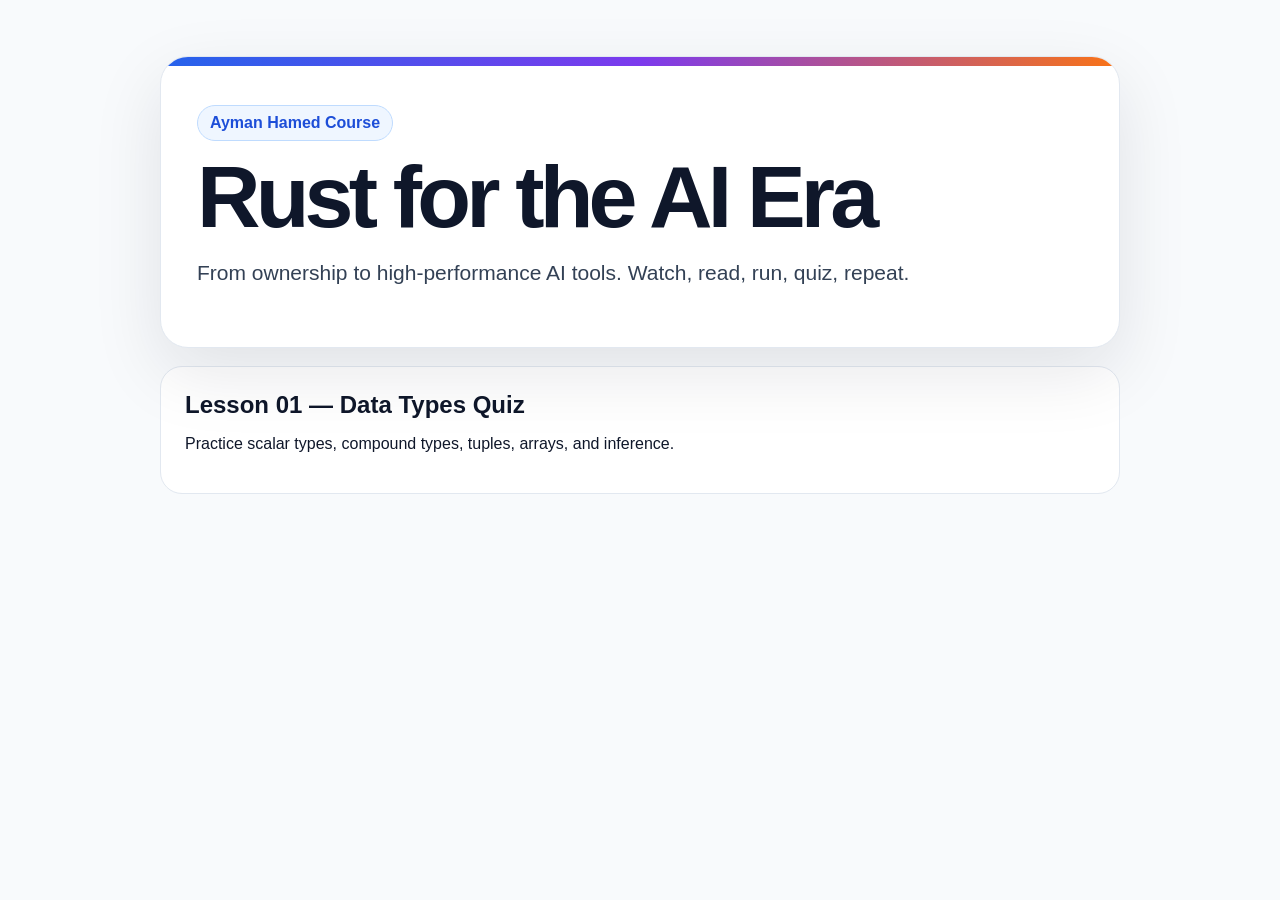
==== site/index.html @ 94dca62a "Initialize Rust for the AI Era course" ====
<!doctype html><html lang="en"><head><meta charset="utf-8"><meta name="viewport" content="width=device-width, initial-scale=1"><title>Rust for the AI Era</title><style>body{font-family:-apple-system,BlinkMacSystemFont,"Segoe UI",sans-serif;margin:0;background:#f8fafc;color:#0f172a}.wrap{max-width:960px;margin:0 auto;padding:56px 24px}.hero{background:white;border:1px solid #e2e8f0;border-radius:28px;padding:36px;box-shadow:0 24px 70px rgba(15,23,42,.1);position:relative;overflow:hidden}.hero:before{content:"";position:absolute;inset:0 0 auto;height:9px;background:linear-gradient(90deg,#2563eb,#7c3aed,#f97316)}h1{font-size:clamp(48px,8vw,88px);line-height:.9;margin:0 0 18px;letter-spacing:-.055em}.subtitle{font-size:21px;color:#334155;line-height:1.55}.card{display:block;background:white;color:#0f172a;text-decoration:none;border:1px solid #e2e8f0;border-radius:22px;padding:24px;margin-top:18px}.card strong{font-size:24px}.pill{display:inline-block;margin-top:12px;background:#eff6ff;color:#1d4ed8;border:1px solid #bfdbfe;border-radius:999px;padding:8px 12px;font-weight:800}</style></head><body><main class="wrap"><section class="hero"><p class="pill">Ayman Hamed Course</p><h1>Rust for the AI Era</h1><p class="subtitle">From ownership to high-performance AI tools. Watch, read, run, quiz, repeat.</p></section><a class="card" href="../lessons/01_data_types/quiz/"><strong>Lesson 01 — Data Types Quiz</strong><p>Practice scalar types, compound types, tuples, arrays, and inference.</p></a></main></body></html>
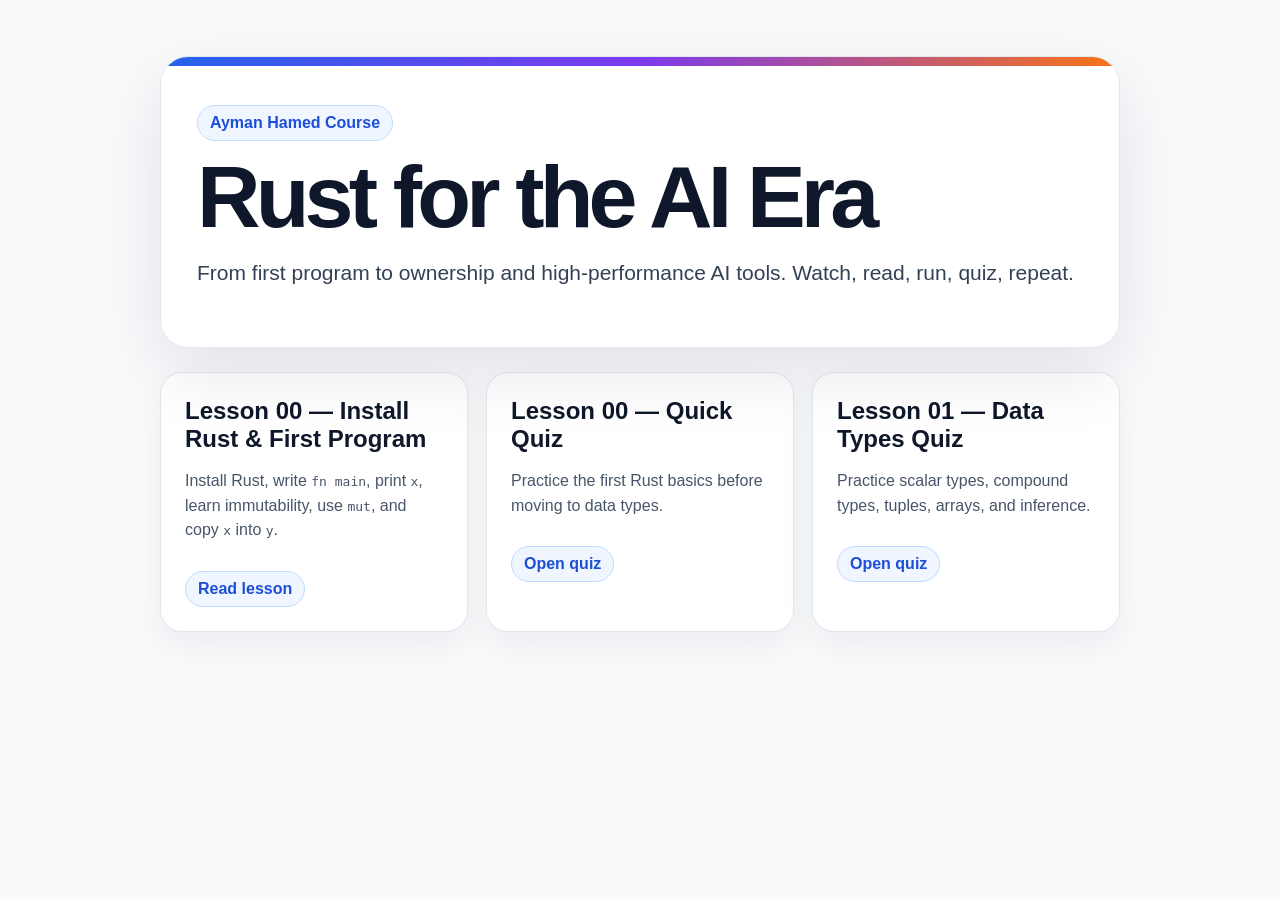
==== commit 8d4ce76a: "Add lesson 00 first Rust program" ====
--- a/site/index.html
+++ b/site/index.html
@@ -1 +1,45 @@
-<!doctype html><html lang="en"><head><meta charset="utf-8"><meta name="viewport" content="width=device-width, initial-scale=1"><title>Rust for the AI Era</title><style>body{font-family:-apple-system,BlinkMacSystemFont,"Segoe UI",sans-serif;margin:0;background:#f8fafc;color:#0f172a}.wrap{max-width:960px;margin:0 auto;padding:56px 24px}.hero{background:white;border:1px solid #e2e8f0;border-radius:28px;padding:36px;box-shadow:0 24px 70px rgba(15,23,42,.1);position:relative;overflow:hidden}.hero:before{content:"";position:absolute;inset:0 0 auto;height:9px;background:linear-gradient(90deg,#2563eb,#7c3aed,#f97316)}h1{font-size:clamp(48px,8vw,88px);line-height:.9;margin:0 0 18px;letter-spacing:-.055em}.subtitle{font-size:21px;color:#334155;line-height:1.55}.card{display:block;background:white;color:#0f172a;text-decoration:none;border:1px solid #e2e8f0;border-radius:22px;padding:24px;margin-top:18px}.card strong{font-size:24px}.pill{display:inline-block;margin-top:12px;background:#eff6ff;color:#1d4ed8;border:1px solid #bfdbfe;border-radius:999px;padding:8px 12px;font-weight:800}</style></head><body><main class="wrap"><section class="hero"><p class="pill">Ayman Hamed Course</p><h1>Rust for the AI Era</h1><p class="subtitle">From ownership to high-performance AI tools. Watch, read, run, quiz, repeat.</p></section><a class="card" href="../lessons/01_data_types/quiz/"><strong>Lesson 01 — Data Types Quiz</strong><p>Practice scalar types, compound types, tuples, arrays, and inference.</p></a></main></body></html>+<!doctype html>
+<html lang="en">
+<head>
+  <meta charset="utf-8">
+  <meta name="viewport" content="width=device-width, initial-scale=1">
+  <title>Rust for the AI Era</title>
+  <style>
+    body{font-family:-apple-system,BlinkMacSystemFont,"Segoe UI",sans-serif;margin:0;background:#f8fafc;color:#0f172a}
+    .wrap{max-width:960px;margin:0 auto;padding:56px 24px}
+    .hero{background:white;border:1px solid #e2e8f0;border-radius:28px;padding:36px;box-shadow:0 24px 70px rgba(15,23,42,.1);position:relative;overflow:hidden}
+    .hero:before{content:"";position:absolute;inset:0 0 auto;height:9px;background:linear-gradient(90deg,#2563eb,#7c3aed,#f97316)}
+    h1{font-size:clamp(48px,8vw,88px);line-height:.9;margin:0 0 18px;letter-spacing:-.055em}
+    .subtitle{font-size:21px;color:#334155;line-height:1.55}
+    .grid{display:grid;grid-template-columns:repeat(auto-fit,minmax(260px,1fr));gap:18px;margin-top:24px}
+    .card{display:block;background:white;color:#0f172a;text-decoration:none;border:1px solid #e2e8f0;border-radius:22px;padding:24px;box-shadow:0 14px 34px rgba(15,23,42,.06)}
+    .card strong{font-size:24px}.card p{color:#475569;line-height:1.55}.pill{display:inline-block;margin-top:12px;background:#eff6ff;color:#1d4ed8;border:1px solid #bfdbfe;border-radius:999px;padding:8px 12px;font-weight:800}
+  </style>
+</head>
+<body>
+  <main class="wrap">
+    <section class="hero">
+      <p class="pill">Ayman Hamed Course</p>
+      <h1>Rust for the AI Era</h1>
+      <p class="subtitle">From first program to ownership and high-performance AI tools. Watch, read, run, quiz, repeat.</p>
+    </section>
+    <section class="grid" aria-label="Lessons">
+      <a class="card" href="../lessons/00_install_and_first_program/">
+        <strong>Lesson 00 — Install Rust & First Program</strong>
+        <p>Install Rust, write <code>fn main</code>, print <code>x</code>, learn immutability, use <code>mut</code>, and copy <code>x</code> into <code>y</code>.</p>
+        <span class="pill">Read lesson</span>
+      </a>
+      <a class="card" href="../lessons/00_install_and_first_program/quiz/">
+        <strong>Lesson 00 — Quick Quiz</strong>
+        <p>Practice the first Rust basics before moving to data types.</p>
+        <span class="pill">Open quiz</span>
+      </a>
+      <a class="card" href="../lessons/01_data_types/quiz/">
+        <strong>Lesson 01 — Data Types Quiz</strong>
+        <p>Practice scalar types, compound types, tuples, arrays, and inference.</p>
+        <span class="pill">Open quiz</span>
+      </a>
+    </section>
+  </main>
+</body>
+</html>
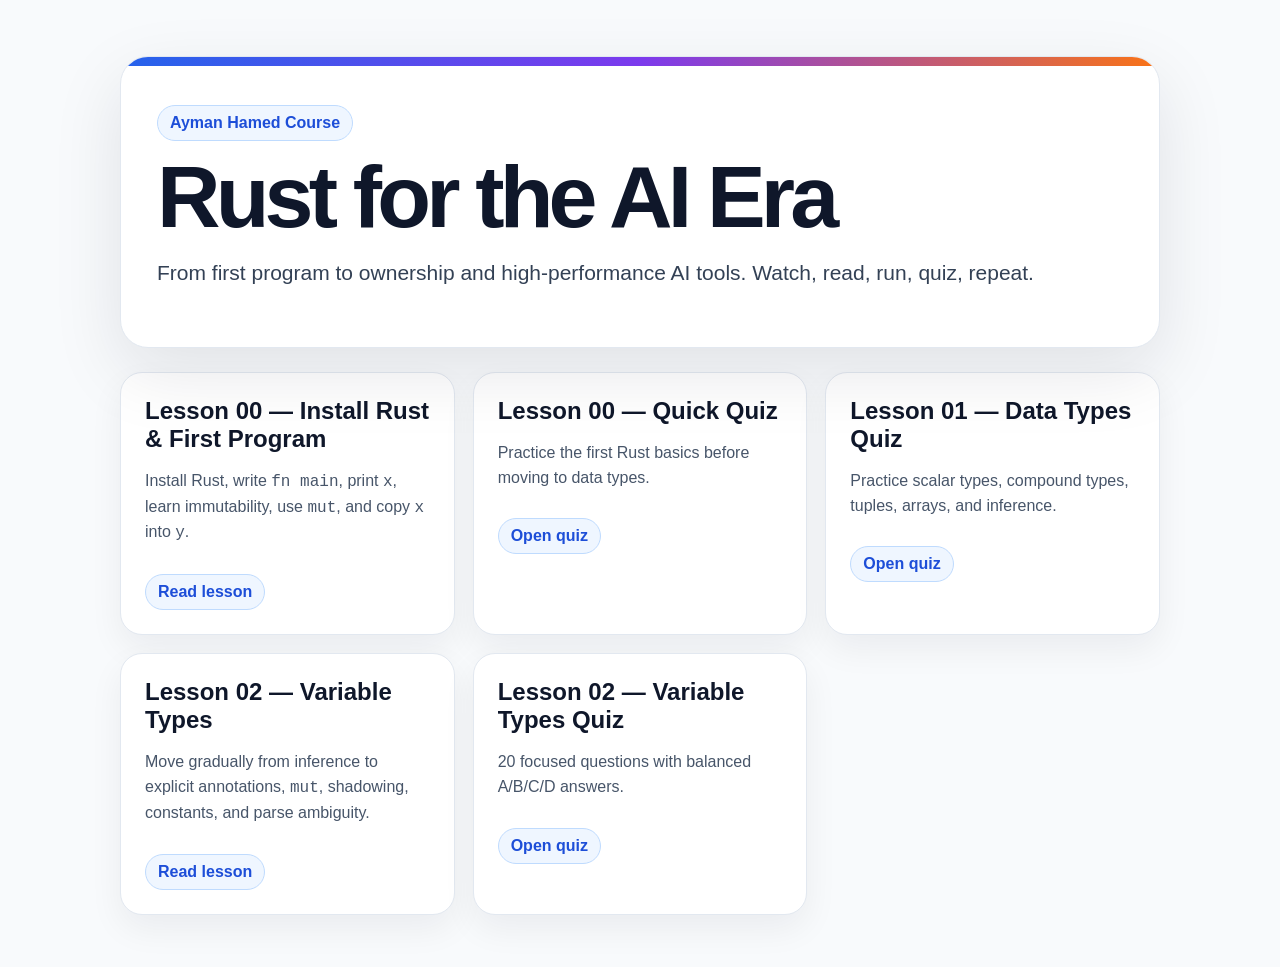
==== commit abdb958c: "Add lesson 02 variable types" ====
--- a/site/index.html
+++ b/site/index.html
@@ -6,14 +6,14 @@
   <title>Rust for the AI Era</title>
   <style>
     body{font-family:-apple-system,BlinkMacSystemFont,"Segoe UI",sans-serif;margin:0;background:#f8fafc;color:#0f172a}
-    .wrap{max-width:960px;margin:0 auto;padding:56px 24px}
+    .wrap{max-width:1040px;margin:0 auto;padding:56px 24px}
     .hero{background:white;border:1px solid #e2e8f0;border-radius:28px;padding:36px;box-shadow:0 24px 70px rgba(15,23,42,.1);position:relative;overflow:hidden}
     .hero:before{content:"";position:absolute;inset:0 0 auto;height:9px;background:linear-gradient(90deg,#2563eb,#7c3aed,#f97316)}
     h1{font-size:clamp(48px,8vw,88px);line-height:.9;margin:0 0 18px;letter-spacing:-.055em}
     .subtitle{font-size:21px;color:#334155;line-height:1.55}
-    .grid{display:grid;grid-template-columns:repeat(auto-fit,minmax(260px,1fr));gap:18px;margin-top:24px}
+    .grid{display:grid;grid-template-columns:repeat(auto-fit,minmax(280px,1fr));gap:18px;margin-top:24px}
     .card{display:block;background:white;color:#0f172a;text-decoration:none;border:1px solid #e2e8f0;border-radius:22px;padding:24px;box-shadow:0 14px 34px rgba(15,23,42,.06)}
-    .card strong{font-size:24px}.card p{color:#475569;line-height:1.55}.pill{display:inline-block;margin-top:12px;background:#eff6ff;color:#1d4ed8;border:1px solid #bfdbfe;border-radius:999px;padding:8px 12px;font-weight:800}
+    .card strong{font-size:24px}.card p{color:#475569;line-height:1.55}.pill{display:inline-block;margin-top:12px;background:#eff6ff;color:#1d4ed8;border:1px solid #bfdbfe;border-radius:999px;padding:8px 12px;font-weight:800}code{font-family:ui-monospace,SFMono-Regular,Menlo,Consolas,monospace}
   </style>
 </head>
 <body>
@@ -24,19 +24,29 @@
       <p class="subtitle">From first program to ownership and high-performance AI tools. Watch, read, run, quiz, repeat.</p>
     </section>
     <section class="grid" aria-label="Lessons">
-      <a class="card" href="../lessons/00_install_and_first_program/">
+      <a class="card" href="lessons/00_install_and_first_program/">
         <strong>Lesson 00 — Install Rust & First Program</strong>
         <p>Install Rust, write <code>fn main</code>, print <code>x</code>, learn immutability, use <code>mut</code>, and copy <code>x</code> into <code>y</code>.</p>
         <span class="pill">Read lesson</span>
       </a>
-      <a class="card" href="../lessons/00_install_and_first_program/quiz/">
+      <a class="card" href="lessons/00_install_and_first_program/quiz/">
         <strong>Lesson 00 — Quick Quiz</strong>
         <p>Practice the first Rust basics before moving to data types.</p>
         <span class="pill">Open quiz</span>
       </a>
-      <a class="card" href="../lessons/01_data_types/quiz/">
+      <a class="card" href="lessons/01_data_types/quiz/">
         <strong>Lesson 01 — Data Types Quiz</strong>
         <p>Practice scalar types, compound types, tuples, arrays, and inference.</p>
+        <span class="pill">Open quiz</span>
+      </a>
+      <a class="card" href="lessons/02_variable_types/">
+        <strong>Lesson 02 — Variable Types</strong>
+        <p>Move gradually from inference to explicit annotations, <code>mut</code>, shadowing, constants, and parse ambiguity.</p>
+        <span class="pill">Read lesson</span>
+      </a>
+      <a class="card" href="lessons/02_variable_types/quiz/">
+        <strong>Lesson 02 — Variable Types Quiz</strong>
+        <p>20 focused questions with balanced A/B/C/D answers.</p>
         <span class="pill">Open quiz</span>
       </a>
     </section>
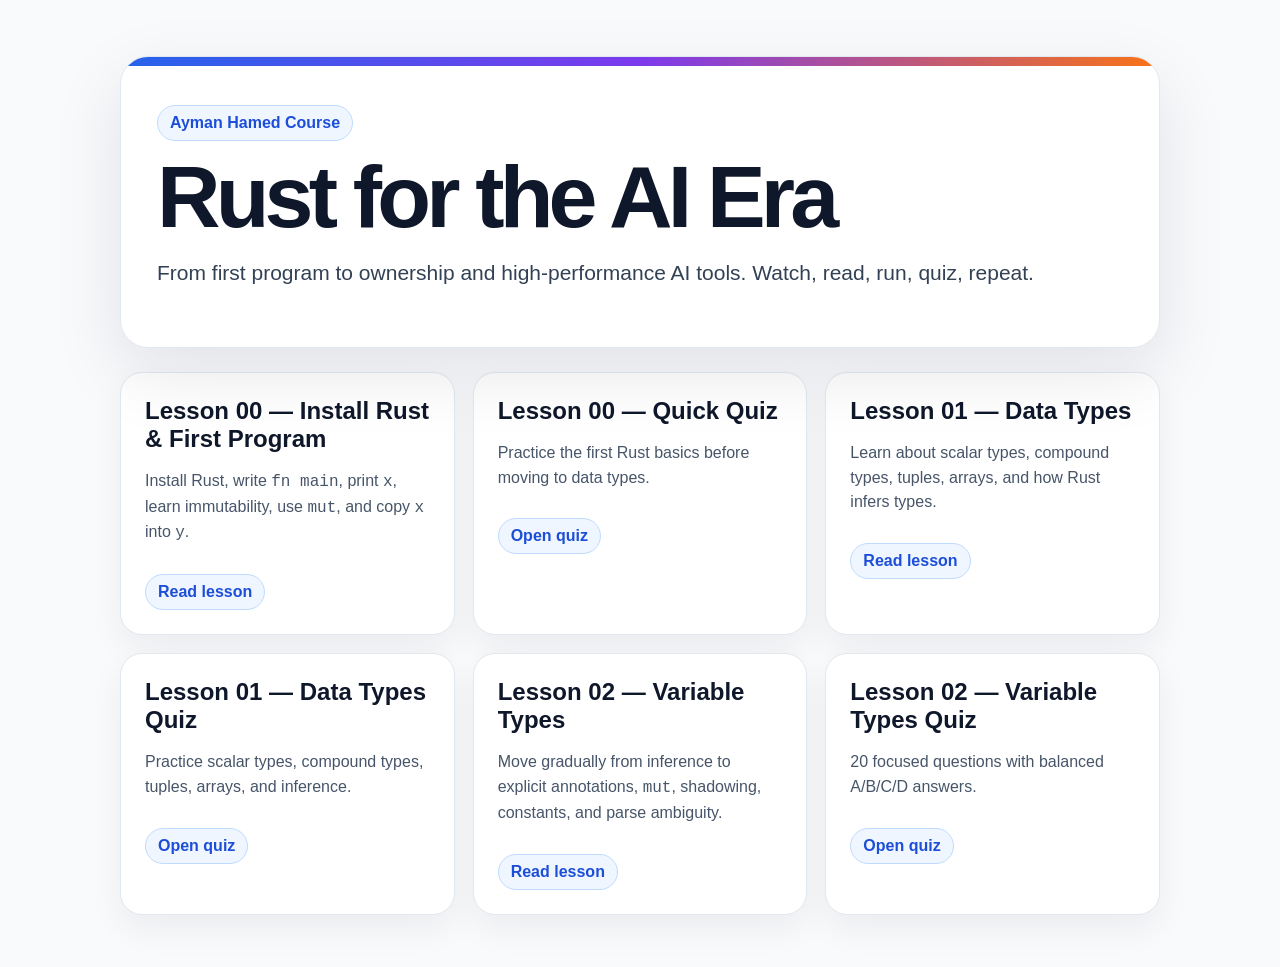
==== commit 619c73c3: "Add Lesson 01 read card to course hub and site mirror" ====
--- a/site/index.html
+++ b/site/index.html
@@ -34,6 +34,11 @@
         <p>Practice the first Rust basics before moving to data types.</p>
         <span class="pill">Open quiz</span>
       </a>
+            <a class="card" href="lessons/01_data_types/">
+        <strong>Lesson 01 — Data Types</strong>
+        <p>Learn about scalar types, compound types, tuples, arrays, and how Rust infers types.</p>
+        <span class="pill">Read lesson</span>
+      </a>
       <a class="card" href="lessons/01_data_types/quiz/">
         <strong>Lesson 01 — Data Types Quiz</strong>
         <p>Practice scalar types, compound types, tuples, arrays, and inference.</p>
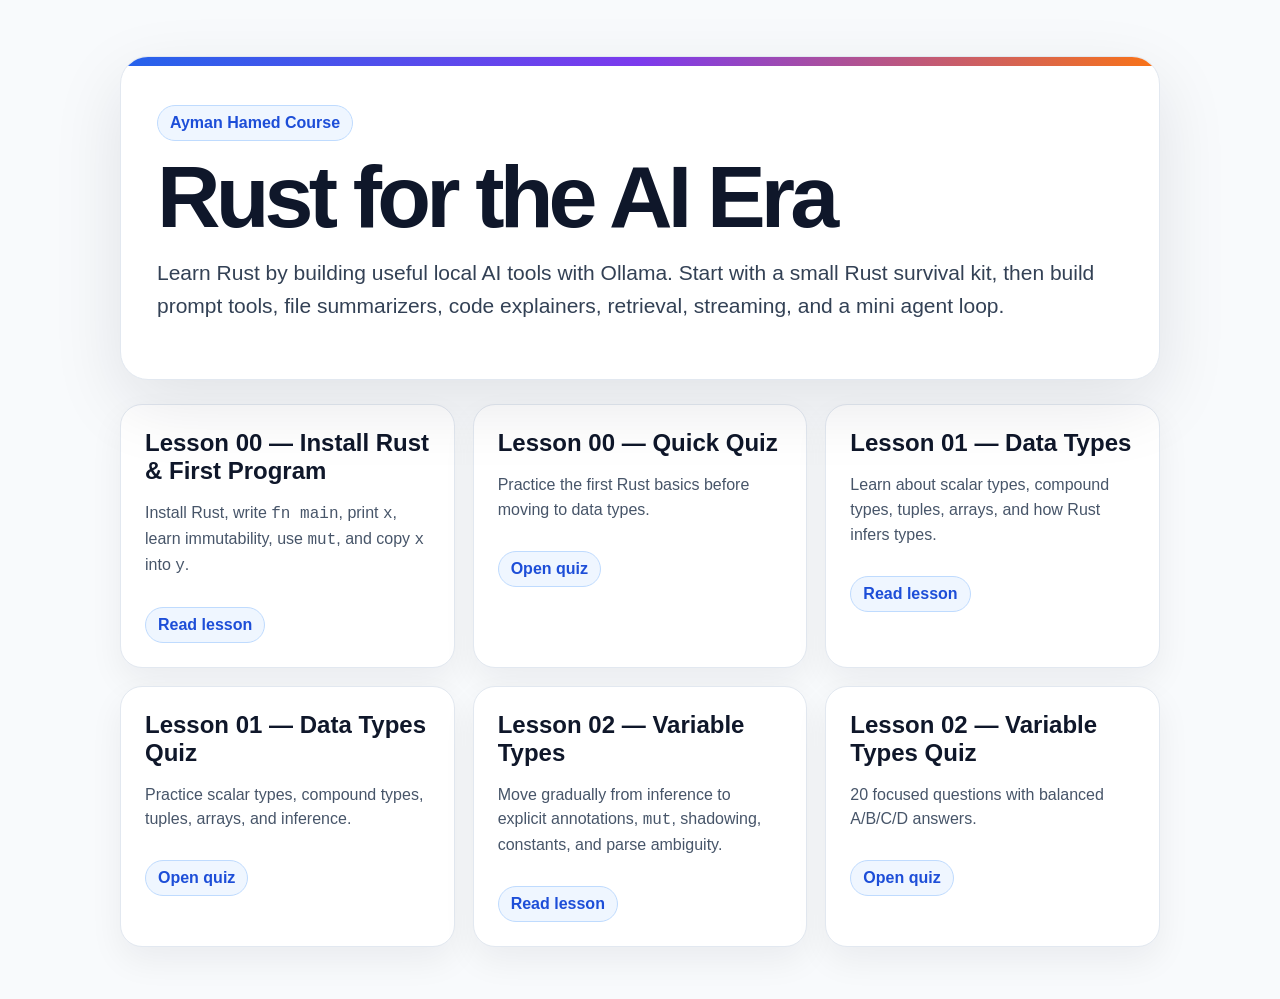
==== commit 71b8808e: "Revise Rust course around Ollama AI-era projects" ====
--- a/site/index.html
+++ b/site/index.html
@@ -21,7 +21,7 @@
     <section class="hero">
       <p class="pill">Ayman Hamed Course</p>
       <h1>Rust for the AI Era</h1>
-      <p class="subtitle">From first program to ownership and high-performance AI tools. Watch, read, run, quiz, repeat.</p>
+      <p class="subtitle">Learn Rust by building useful local AI tools with Ollama. Start with a small Rust survival kit, then build prompt tools, file summarizers, code explainers, retrieval, streaming, and a mini agent loop.</p>
     </section>
     <section class="grid" aria-label="Lessons">
       <a class="card" href="lessons/00_install_and_first_program/">
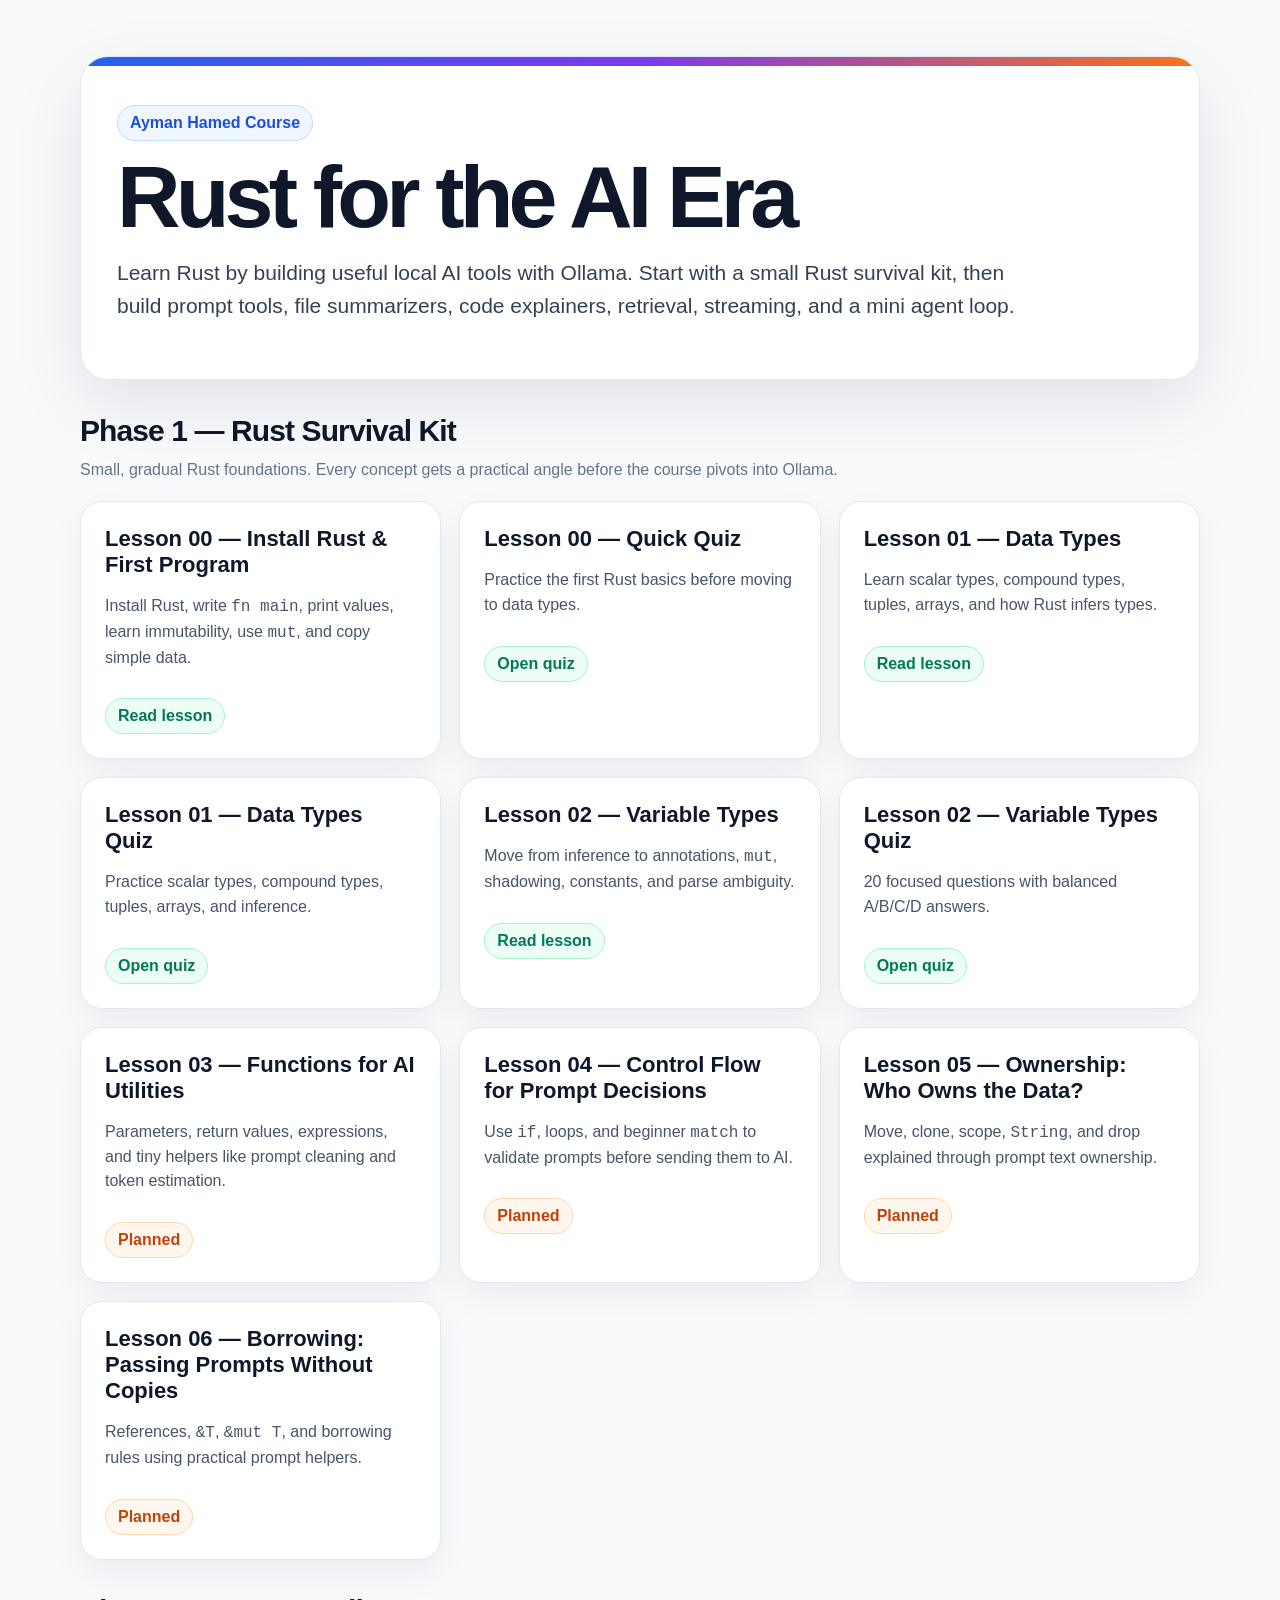
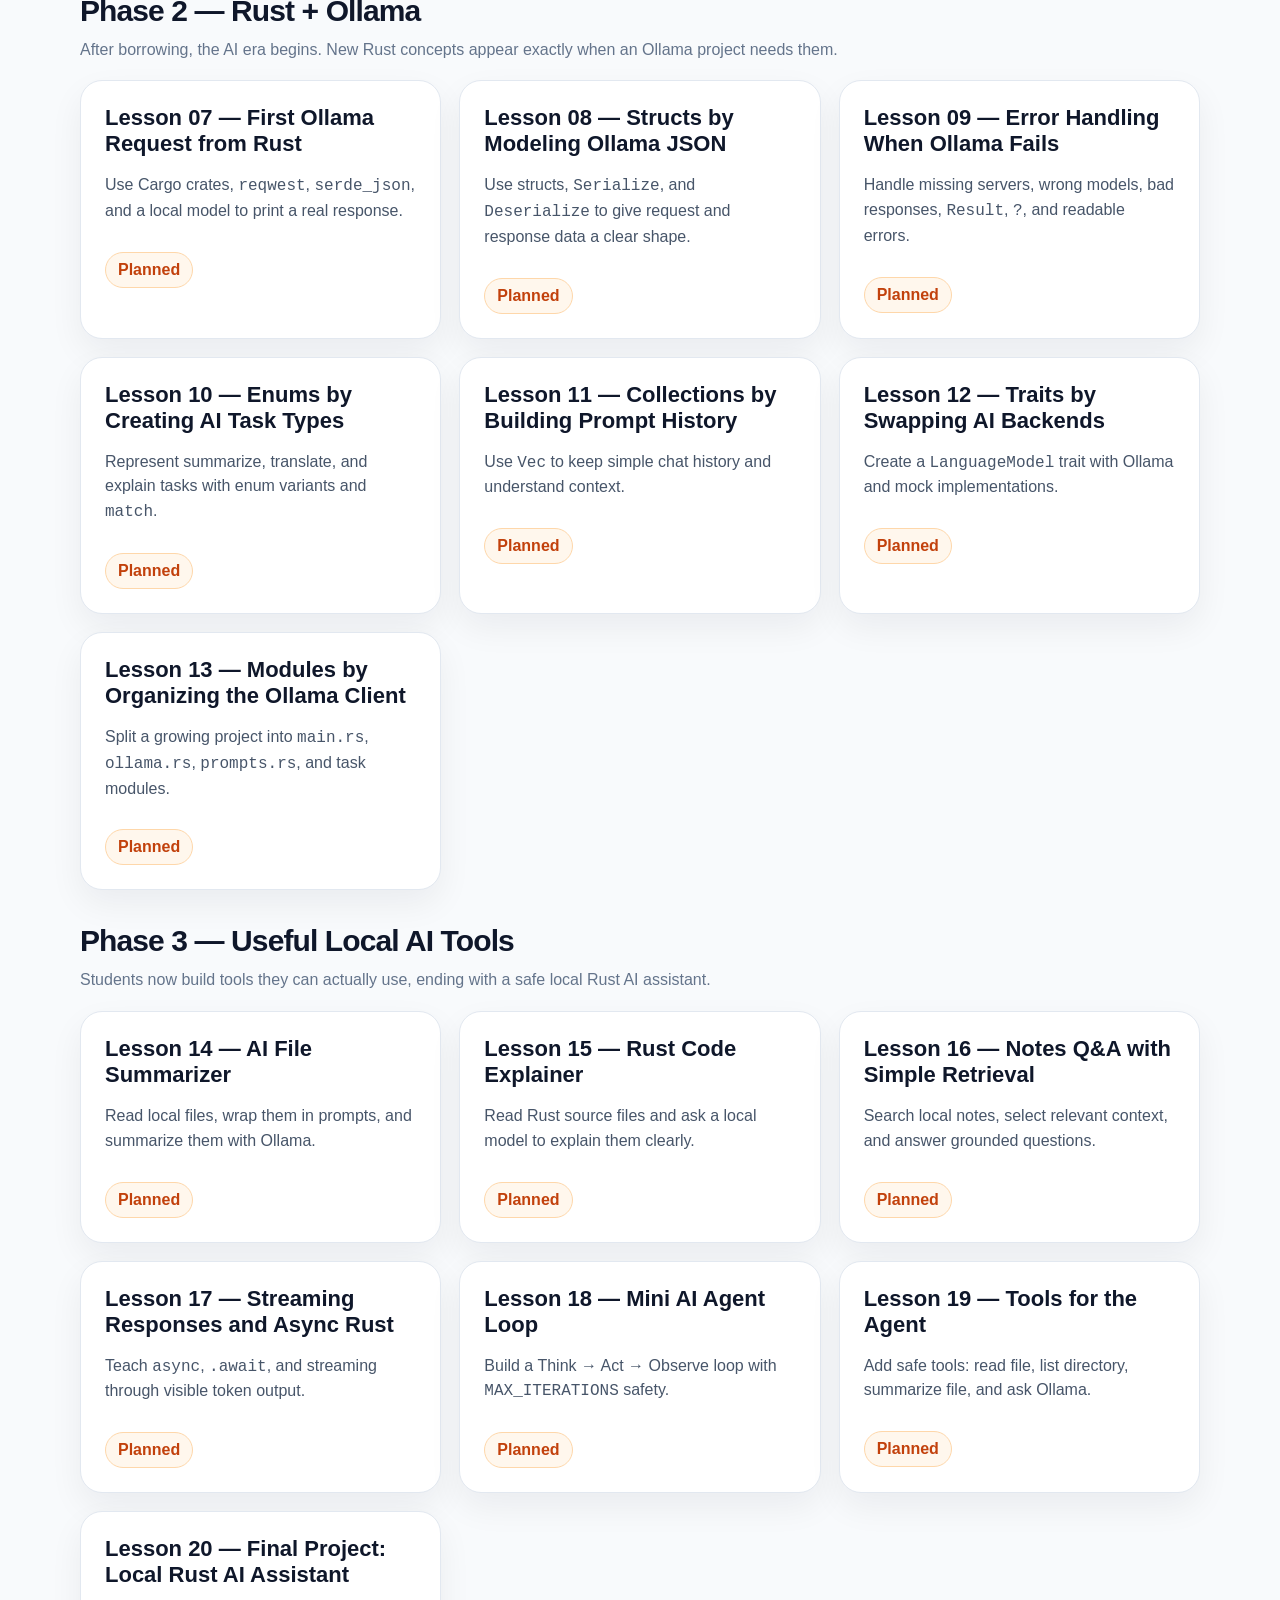
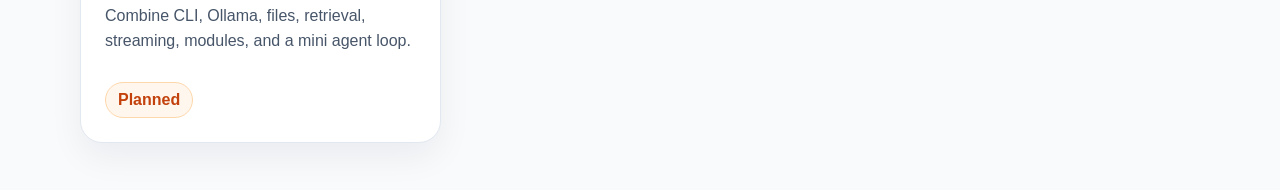
==== commit 700da28f: "Show full Rust AI course spine on hub" ====
--- a/site/index.html
+++ b/site/index.html
@@ -6,14 +6,13 @@
   <title>Rust for the AI Era</title>
   <style>
     body{font-family:-apple-system,BlinkMacSystemFont,"Segoe UI",sans-serif;margin:0;background:#f8fafc;color:#0f172a}
-    .wrap{max-width:1040px;margin:0 auto;padding:56px 24px}
+    .wrap{max-width:1120px;margin:0 auto;padding:56px 24px}
     .hero{background:white;border:1px solid #e2e8f0;border-radius:28px;padding:36px;box-shadow:0 24px 70px rgba(15,23,42,.1);position:relative;overflow:hidden}
     .hero:before{content:"";position:absolute;inset:0 0 auto;height:9px;background:linear-gradient(90deg,#2563eb,#7c3aed,#f97316)}
     h1{font-size:clamp(48px,8vw,88px);line-height:.9;margin:0 0 18px;letter-spacing:-.055em}
-    .subtitle{font-size:21px;color:#334155;line-height:1.55}
-    .grid{display:grid;grid-template-columns:repeat(auto-fit,minmax(280px,1fr));gap:18px;margin-top:24px}
-    .card{display:block;background:white;color:#0f172a;text-decoration:none;border:1px solid #e2e8f0;border-radius:22px;padding:24px;box-shadow:0 14px 34px rgba(15,23,42,.06)}
-    .card strong{font-size:24px}.card p{color:#475569;line-height:1.55}.pill{display:inline-block;margin-top:12px;background:#eff6ff;color:#1d4ed8;border:1px solid #bfdbfe;border-radius:999px;padding:8px 12px;font-weight:800}code{font-family:ui-monospace,SFMono-Regular,Menlo,Consolas,monospace}
+    h2{font-size:30px;margin:34px 0 10px;letter-spacing:-.03em}.subtitle{font-size:21px;color:#334155;line-height:1.55;max-width:900px}.phase-note{color:#64748b;margin:0 0 18px;line-height:1.55}
+    .grid{display:grid;grid-template-columns:repeat(auto-fit,minmax(280px,1fr));gap:18px;margin-top:18px}.card{display:block;background:white;color:#0f172a;text-decoration:none;border:1px solid #e2e8f0;border-radius:22px;padding:24px;box-shadow:0 14px 34px rgba(15,23,42,.06)}
+    .card strong{font-size:22px;line-height:1.18;display:block}.card p{color:#475569;line-height:1.55}.pill{display:inline-block;margin-top:12px;background:#eff6ff;color:#1d4ed8;border:1px solid #bfdbfe;border-radius:999px;padding:8px 12px;font-weight:800}.planned .pill{background:#fff7ed;color:#c2410c;border-color:#fed7aa}.built .pill{background:#ecfdf5;color:#047857;border-color:#a7f3d0}code{font-family:ui-monospace,SFMono-Regular,Menlo,Consolas,monospace}.built:hover{transform:translateY(-2px);transition:.18s ease;box-shadow:0 18px 42px rgba(15,23,42,.1)}
   </style>
 </head>
 <body>
@@ -23,37 +22,68 @@
       <h1>Rust for the AI Era</h1>
       <p class="subtitle">Learn Rust by building useful local AI tools with Ollama. Start with a small Rust survival kit, then build prompt tools, file summarizers, code explainers, retrieval, streaming, and a mini agent loop.</p>
     </section>
-    <section class="grid" aria-label="Lessons">
-      <a class="card" href="lessons/00_install_and_first_program/">
+
+    <h2>Phase 1 — Rust Survival Kit</h2>
+    <p class="phase-note">Small, gradual Rust foundations. Every concept gets a practical angle before the course pivots into Ollama.</p>
+    <section class="grid" aria-label="Phase 1 lessons">
+      <a class="card built" href="lessons/00_install_and_first_program/">
         <strong>Lesson 00 — Install Rust & First Program</strong>
-        <p>Install Rust, write <code>fn main</code>, print <code>x</code>, learn immutability, use <code>mut</code>, and copy <code>x</code> into <code>y</code>.</p>
+        <p>Install Rust, write <code>fn main</code>, print values, learn immutability, use <code>mut</code>, and copy simple data.</p>
         <span class="pill">Read lesson</span>
       </a>
-      <a class="card" href="lessons/00_install_and_first_program/quiz/">
+      <a class="card built" href="lessons/00_install_and_first_program/quiz/">
         <strong>Lesson 00 — Quick Quiz</strong>
         <p>Practice the first Rust basics before moving to data types.</p>
         <span class="pill">Open quiz</span>
       </a>
-            <a class="card" href="lessons/01_data_types/">
+      <a class="card built" href="lessons/01_data_types/">
         <strong>Lesson 01 — Data Types</strong>
-        <p>Learn about scalar types, compound types, tuples, arrays, and how Rust infers types.</p>
+        <p>Learn scalar types, compound types, tuples, arrays, and how Rust infers types.</p>
         <span class="pill">Read lesson</span>
       </a>
-      <a class="card" href="lessons/01_data_types/quiz/">
+      <a class="card built" href="lessons/01_data_types/quiz/">
         <strong>Lesson 01 — Data Types Quiz</strong>
         <p>Practice scalar types, compound types, tuples, arrays, and inference.</p>
         <span class="pill">Open quiz</span>
       </a>
-      <a class="card" href="lessons/02_variable_types/">
+      <a class="card built" href="lessons/02_variable_types/">
         <strong>Lesson 02 — Variable Types</strong>
-        <p>Move gradually from inference to explicit annotations, <code>mut</code>, shadowing, constants, and parse ambiguity.</p>
+        <p>Move from inference to annotations, <code>mut</code>, shadowing, constants, and parse ambiguity.</p>
         <span class="pill">Read lesson</span>
       </a>
-      <a class="card" href="lessons/02_variable_types/quiz/">
+      <a class="card built" href="lessons/02_variable_types/quiz/">
         <strong>Lesson 02 — Variable Types Quiz</strong>
         <p>20 focused questions with balanced A/B/C/D answers.</p>
         <span class="pill">Open quiz</span>
       </a>
+      <div class="card planned"><strong>Lesson 03 — Functions for AI Utilities</strong><p>Parameters, return values, expressions, and tiny helpers like prompt cleaning and token estimation.</p><span class="pill">Planned</span></div>
+      <div class="card planned"><strong>Lesson 04 — Control Flow for Prompt Decisions</strong><p>Use <code>if</code>, loops, and beginner <code>match</code> to validate prompts before sending them to AI.</p><span class="pill">Planned</span></div>
+      <div class="card planned"><strong>Lesson 05 — Ownership: Who Owns the Data?</strong><p>Move, clone, scope, <code>String</code>, and drop explained through prompt text ownership.</p><span class="pill">Planned</span></div>
+      <div class="card planned"><strong>Lesson 06 — Borrowing: Passing Prompts Without Copies</strong><p>References, <code>&amp;T</code>, <code>&amp;mut T</code>, and borrowing rules using practical prompt helpers.</p><span class="pill">Planned</span></div>
+    </section>
+
+    <h2>Phase 2 — Rust + Ollama</h2>
+    <p class="phase-note">After borrowing, the AI era begins. New Rust concepts appear exactly when an Ollama project needs them.</p>
+    <section class="grid" aria-label="Phase 2 lessons">
+      <div class="card planned"><strong>Lesson 07 — First Ollama Request from Rust</strong><p>Use Cargo crates, <code>reqwest</code>, <code>serde_json</code>, and a local model to print a real response.</p><span class="pill">Planned</span></div>
+      <div class="card planned"><strong>Lesson 08 — Structs by Modeling Ollama JSON</strong><p>Use structs, <code>Serialize</code>, and <code>Deserialize</code> to give request and response data a clear shape.</p><span class="pill">Planned</span></div>
+      <div class="card planned"><strong>Lesson 09 — Error Handling When Ollama Fails</strong><p>Handle missing servers, wrong models, bad responses, <code>Result</code>, <code>?</code>, and readable errors.</p><span class="pill">Planned</span></div>
+      <div class="card planned"><strong>Lesson 10 — Enums by Creating AI Task Types</strong><p>Represent summarize, translate, and explain tasks with enum variants and <code>match</code>.</p><span class="pill">Planned</span></div>
+      <div class="card planned"><strong>Lesson 11 — Collections by Building Prompt History</strong><p>Use <code>Vec</code> to keep simple chat history and understand context.</p><span class="pill">Planned</span></div>
+      <div class="card planned"><strong>Lesson 12 — Traits by Swapping AI Backends</strong><p>Create a <code>LanguageModel</code> trait with Ollama and mock implementations.</p><span class="pill">Planned</span></div>
+      <div class="card planned"><strong>Lesson 13 — Modules by Organizing the Ollama Client</strong><p>Split a growing project into <code>main.rs</code>, <code>ollama.rs</code>, <code>prompts.rs</code>, and task modules.</p><span class="pill">Planned</span></div>
+    </section>
+
+    <h2>Phase 3 — Useful Local AI Tools</h2>
+    <p class="phase-note">Students now build tools they can actually use, ending with a safe local Rust AI assistant.</p>
+    <section class="grid" aria-label="Phase 3 lessons">
+      <div class="card planned"><strong>Lesson 14 — AI File Summarizer</strong><p>Read local files, wrap them in prompts, and summarize them with Ollama.</p><span class="pill">Planned</span></div>
+      <div class="card planned"><strong>Lesson 15 — Rust Code Explainer</strong><p>Read Rust source files and ask a local model to explain them clearly.</p><span class="pill">Planned</span></div>
+      <div class="card planned"><strong>Lesson 16 — Notes Q&amp;A with Simple Retrieval</strong><p>Search local notes, select relevant context, and answer grounded questions.</p><span class="pill">Planned</span></div>
+      <div class="card planned"><strong>Lesson 17 — Streaming Responses and Async Rust</strong><p>Teach <code>async</code>, <code>.await</code>, and streaming through visible token output.</p><span class="pill">Planned</span></div>
+      <div class="card planned"><strong>Lesson 18 — Mini AI Agent Loop</strong><p>Build a Think → Act → Observe loop with <code>MAX_ITERATIONS</code> safety.</p><span class="pill">Planned</span></div>
+      <div class="card planned"><strong>Lesson 19 — Tools for the Agent</strong><p>Add safe tools: read file, list directory, summarize file, and ask Ollama.</p><span class="pill">Planned</span></div>
+      <div class="card planned"><strong>Lesson 20 — Final Project: Local Rust AI Assistant</strong><p>Combine CLI, Ollama, files, retrieval, streaming, modules, and a mini agent loop.</p><span class="pill">Planned</span></div>
     </section>
   </main>
 </body>
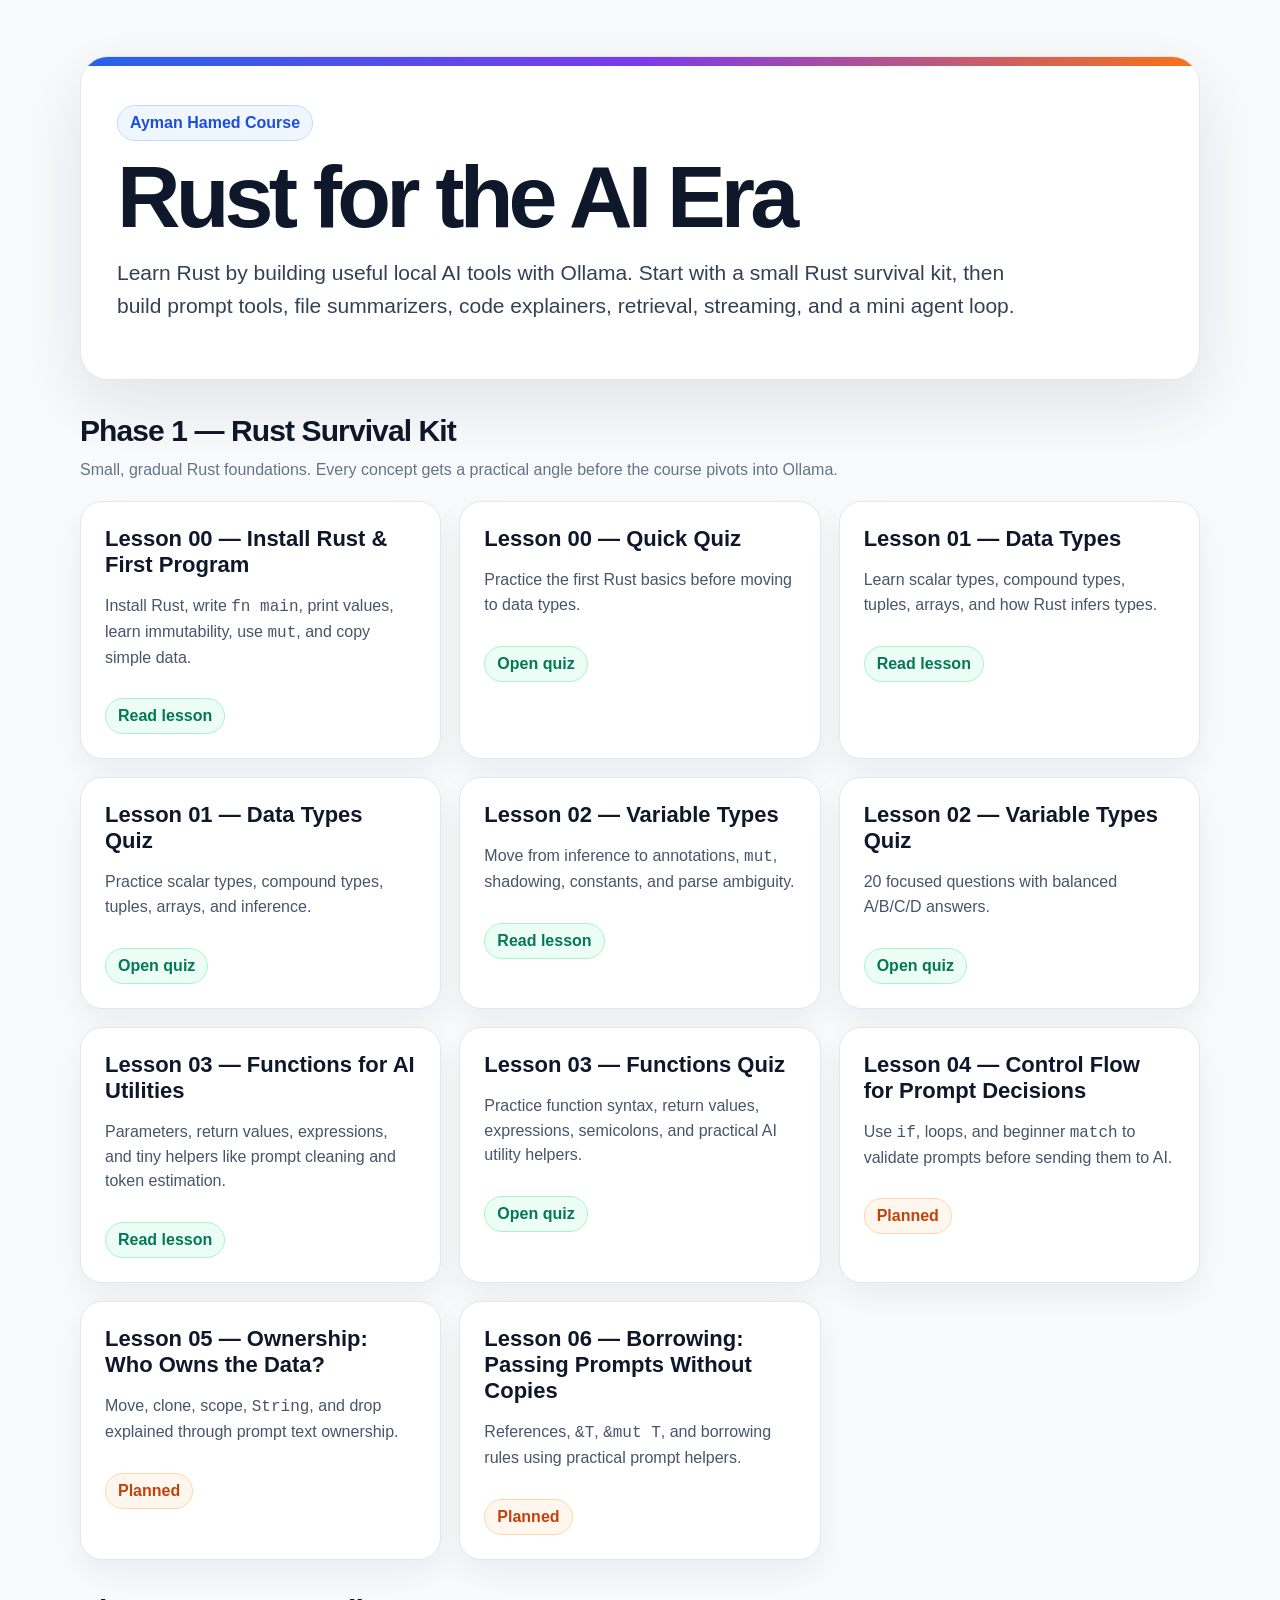
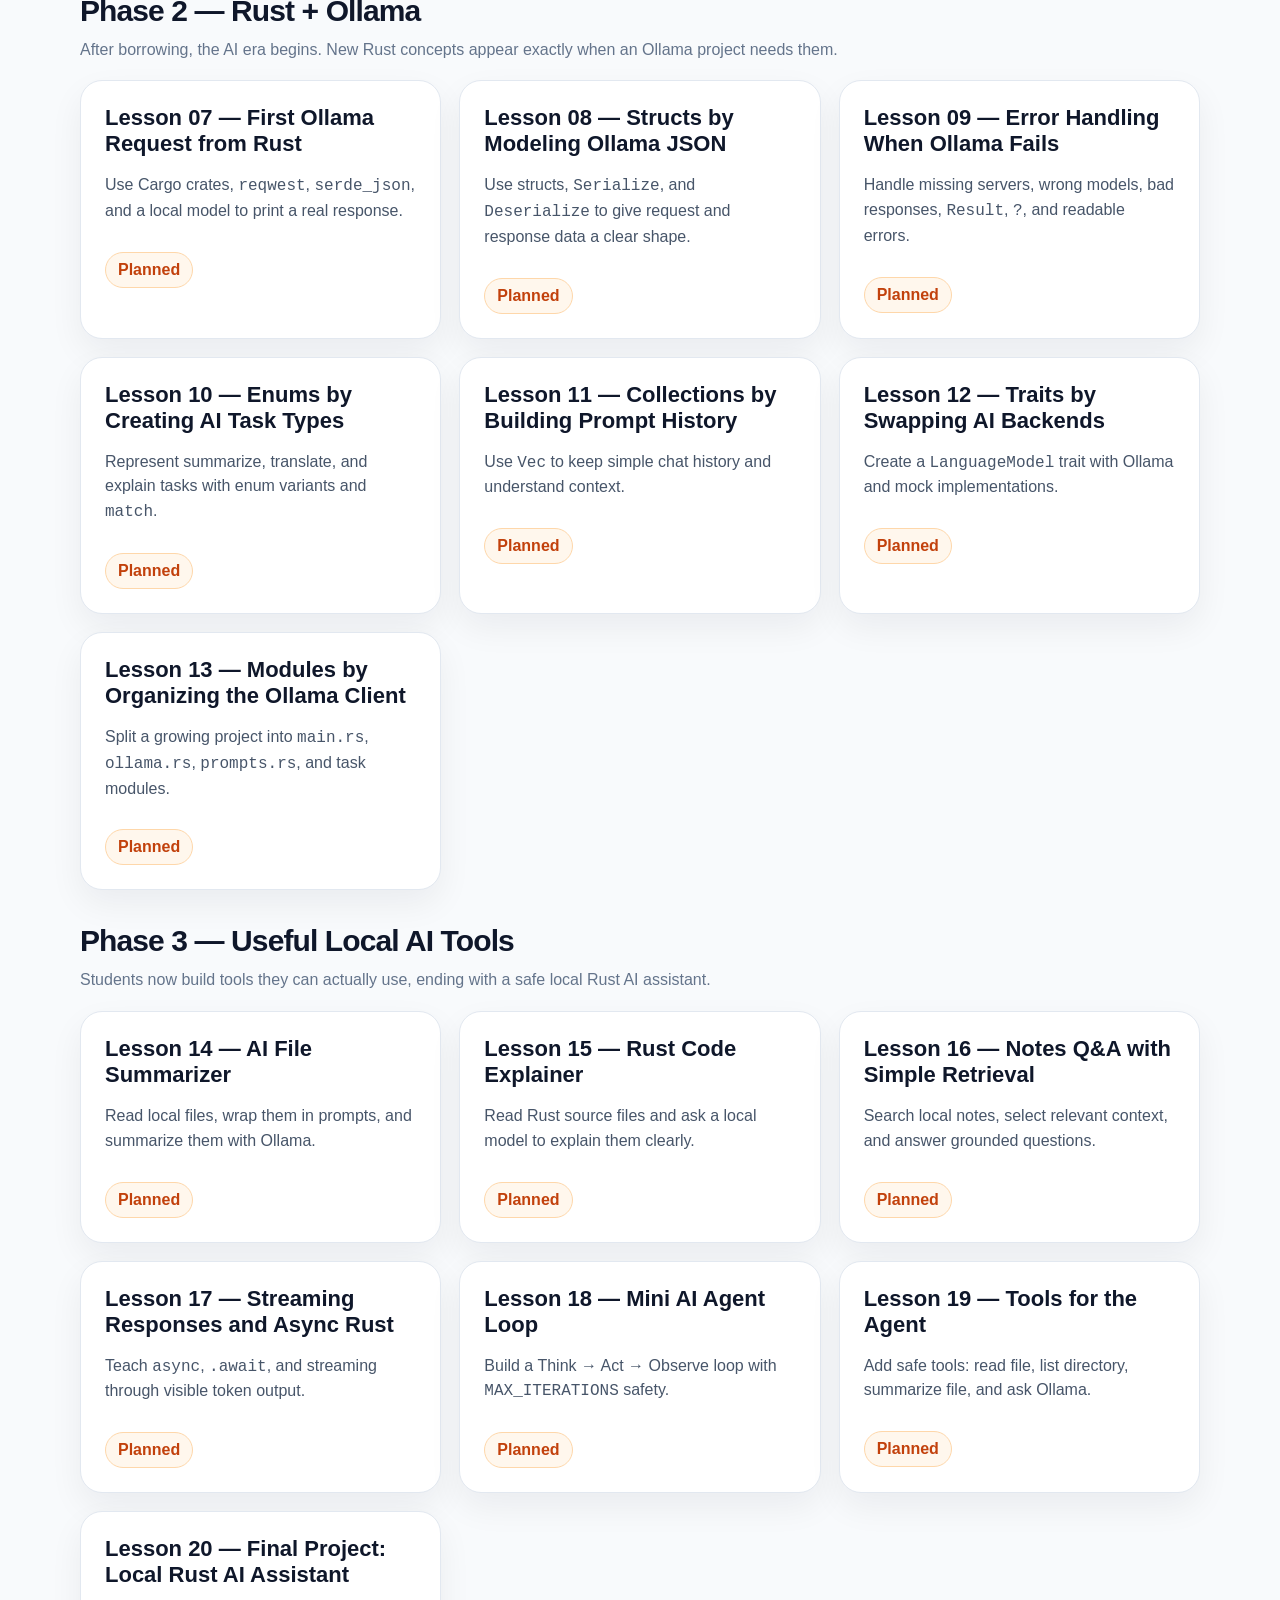
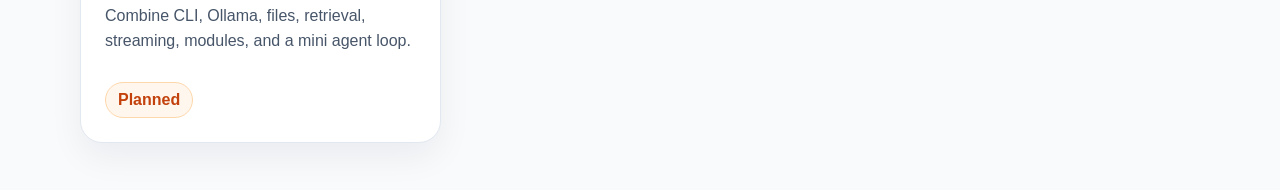
==== commit f3f34c4b: "Add Lesson 03 functions for AI utilities" ====
--- a/site/index.html
+++ b/site/index.html
@@ -56,7 +56,8 @@
         <p>20 focused questions with balanced A/B/C/D answers.</p>
         <span class="pill">Open quiz</span>
       </a>
-      <div class="card planned"><strong>Lesson 03 — Functions for AI Utilities</strong><p>Parameters, return values, expressions, and tiny helpers like prompt cleaning and token estimation.</p><span class="pill">Planned</span></div>
+      <a class="card built" href="lessons/03_functions_for_ai_utilities/"><strong>Lesson 03 — Functions for AI Utilities</strong><p>Parameters, return values, expressions, and tiny helpers like prompt cleaning and token estimation.</p><span class="pill">Read lesson</span></a>
+      <a class="card built" href="lessons/03_functions_for_ai_utilities/quiz/"><strong>Lesson 03 — Functions Quiz</strong><p>Practice function syntax, return values, expressions, semicolons, and practical AI utility helpers.</p><span class="pill">Open quiz</span></a>
       <div class="card planned"><strong>Lesson 04 — Control Flow for Prompt Decisions</strong><p>Use <code>if</code>, loops, and beginner <code>match</code> to validate prompts before sending them to AI.</p><span class="pill">Planned</span></div>
       <div class="card planned"><strong>Lesson 05 — Ownership: Who Owns the Data?</strong><p>Move, clone, scope, <code>String</code>, and drop explained through prompt text ownership.</p><span class="pill">Planned</span></div>
       <div class="card planned"><strong>Lesson 06 — Borrowing: Passing Prompts Without Copies</strong><p>References, <code>&amp;T</code>, <code>&amp;mut T</code>, and borrowing rules using practical prompt helpers.</p><span class="pill">Planned</span></div>
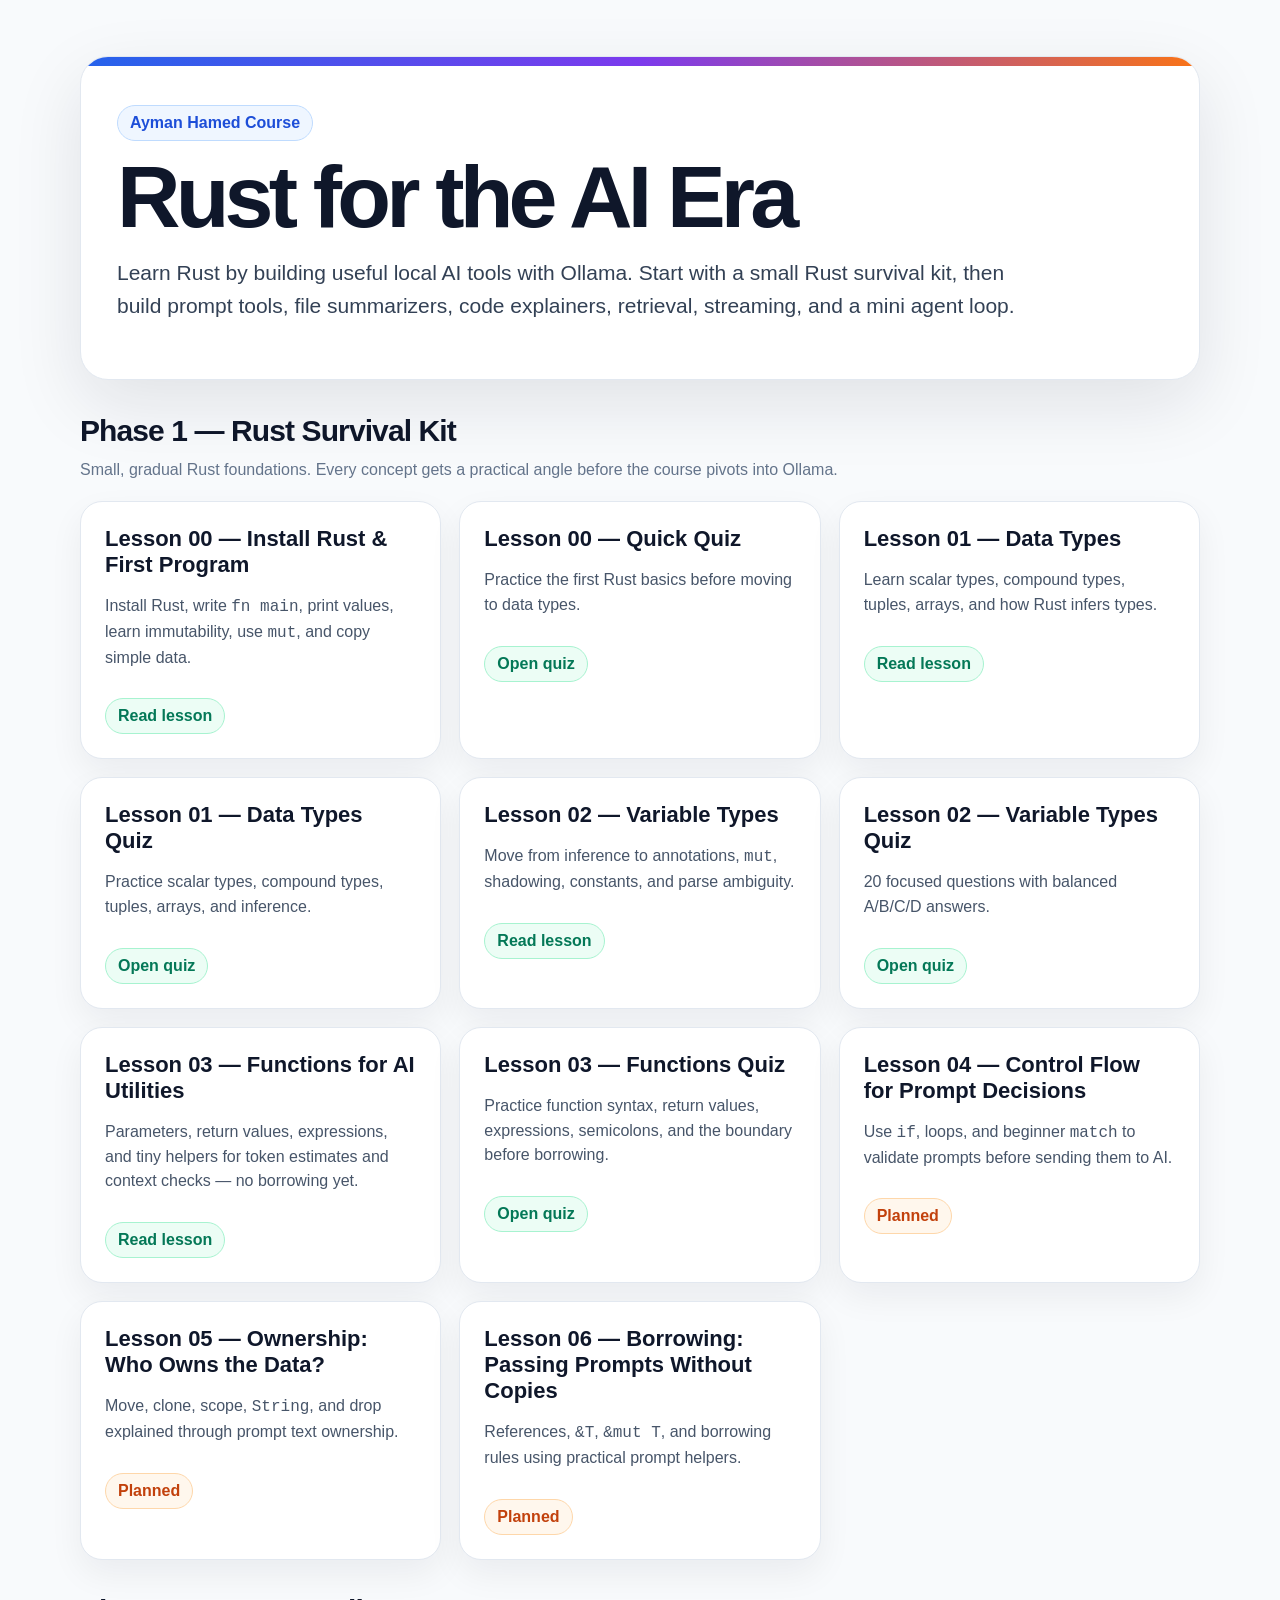
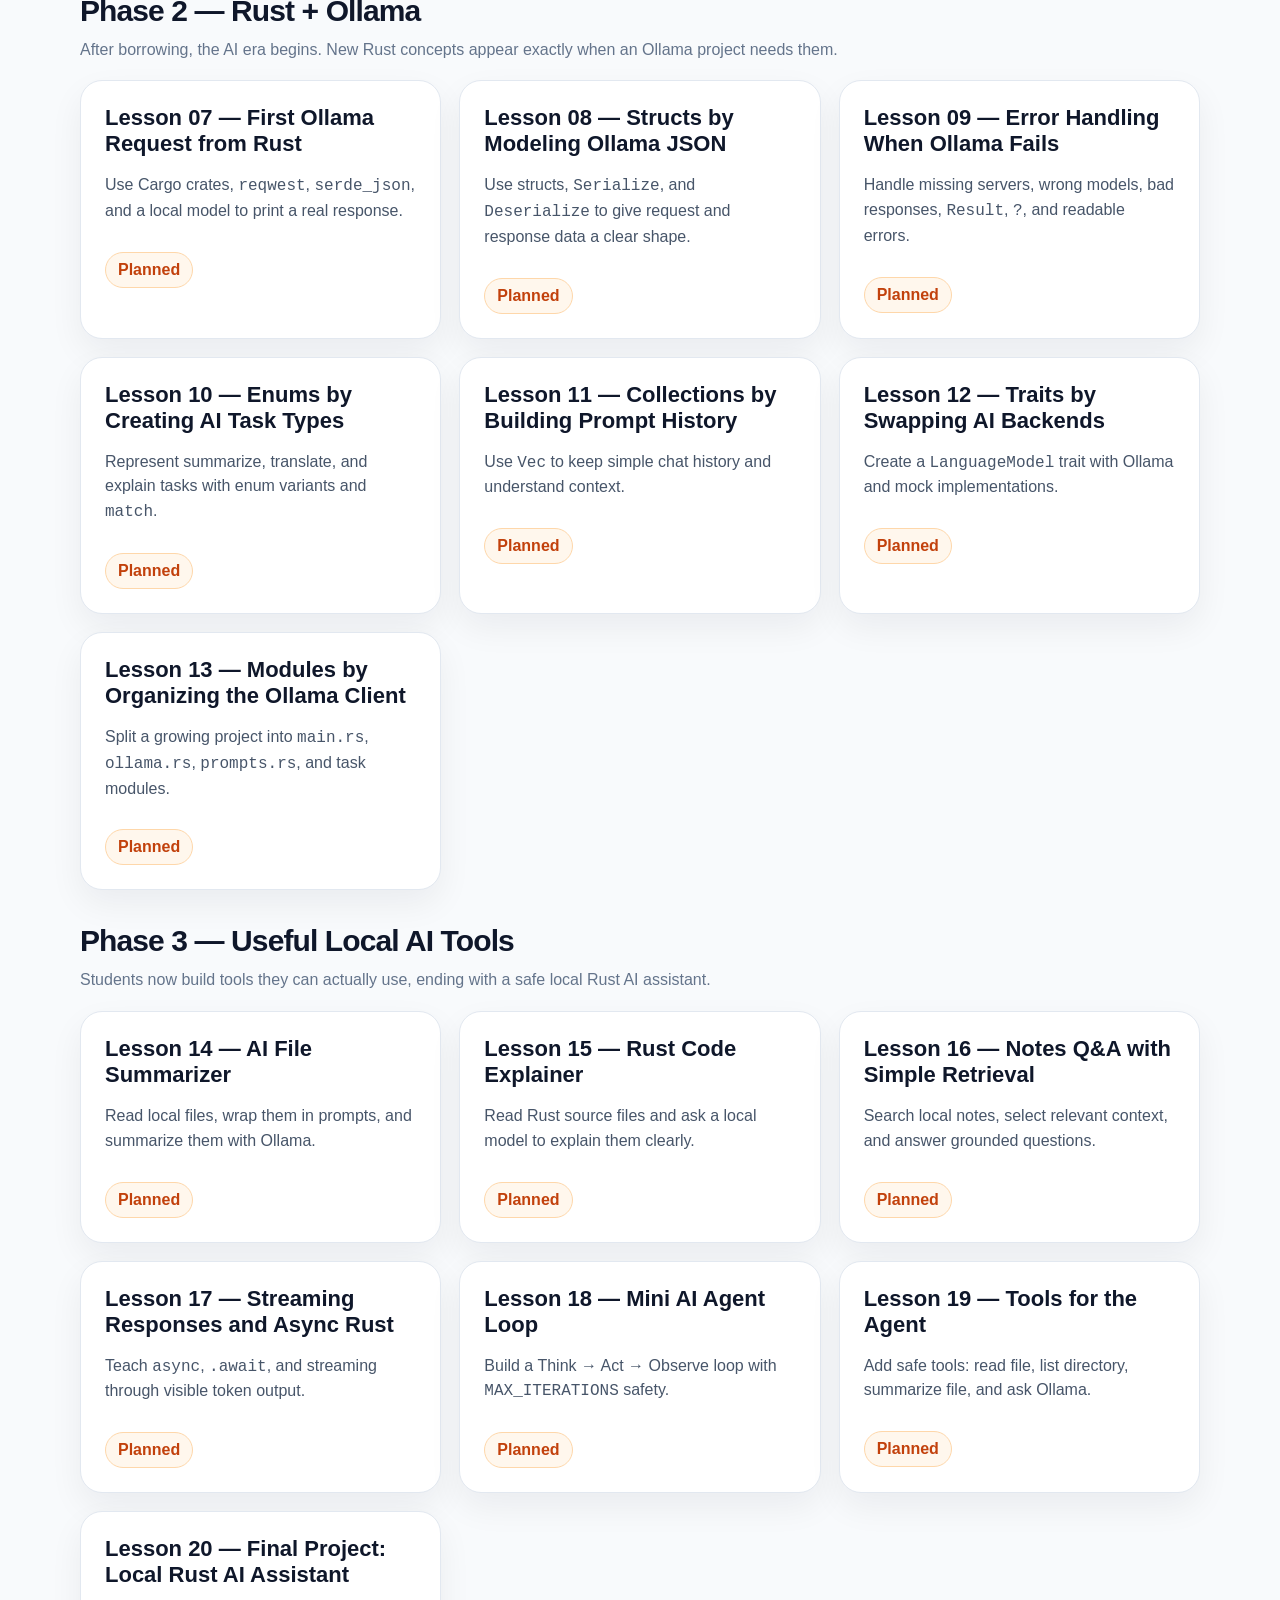
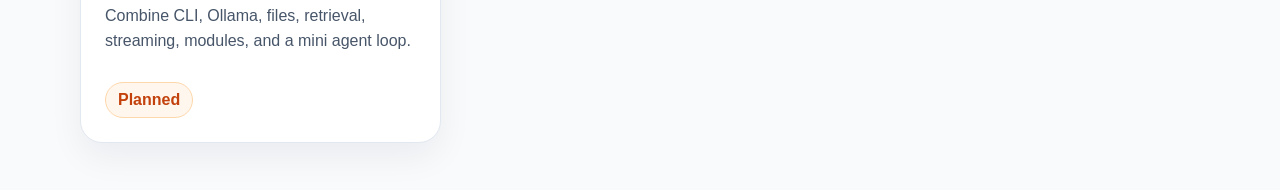
==== commit ca3cd5ce: "Refocus Lesson 03 before borrowing" ====
--- a/site/index.html
+++ b/site/index.html
@@ -56,8 +56,8 @@
         <p>20 focused questions with balanced A/B/C/D answers.</p>
         <span class="pill">Open quiz</span>
       </a>
-      <a class="card built" href="lessons/03_functions_for_ai_utilities/"><strong>Lesson 03 — Functions for AI Utilities</strong><p>Parameters, return values, expressions, and tiny helpers like prompt cleaning and token estimation.</p><span class="pill">Read lesson</span></a>
-      <a class="card built" href="lessons/03_functions_for_ai_utilities/quiz/"><strong>Lesson 03 — Functions Quiz</strong><p>Practice function syntax, return values, expressions, semicolons, and practical AI utility helpers.</p><span class="pill">Open quiz</span></a>
+      <a class="card built" href="lessons/03_functions_for_ai_utilities/"><strong>Lesson 03 — Functions for AI Utilities</strong><p>Parameters, return values, expressions, and tiny helpers for token estimates and context checks — no borrowing yet.</p><span class="pill">Read lesson</span></a>
+      <a class="card built" href="lessons/03_functions_for_ai_utilities/quiz/"><strong>Lesson 03 — Functions Quiz</strong><p>Practice function syntax, return values, expressions, semicolons, and the boundary before borrowing.</p><span class="pill">Open quiz</span></a>
       <div class="card planned"><strong>Lesson 04 — Control Flow for Prompt Decisions</strong><p>Use <code>if</code>, loops, and beginner <code>match</code> to validate prompts before sending them to AI.</p><span class="pill">Planned</span></div>
       <div class="card planned"><strong>Lesson 05 — Ownership: Who Owns the Data?</strong><p>Move, clone, scope, <code>String</code>, and drop explained through prompt text ownership.</p><span class="pill">Planned</span></div>
       <div class="card planned"><strong>Lesson 06 — Borrowing: Passing Prompts Without Copies</strong><p>References, <code>&amp;T</code>, <code>&amp;mut T</code>, and borrowing rules using practical prompt helpers.</p><span class="pill">Planned</span></div>
